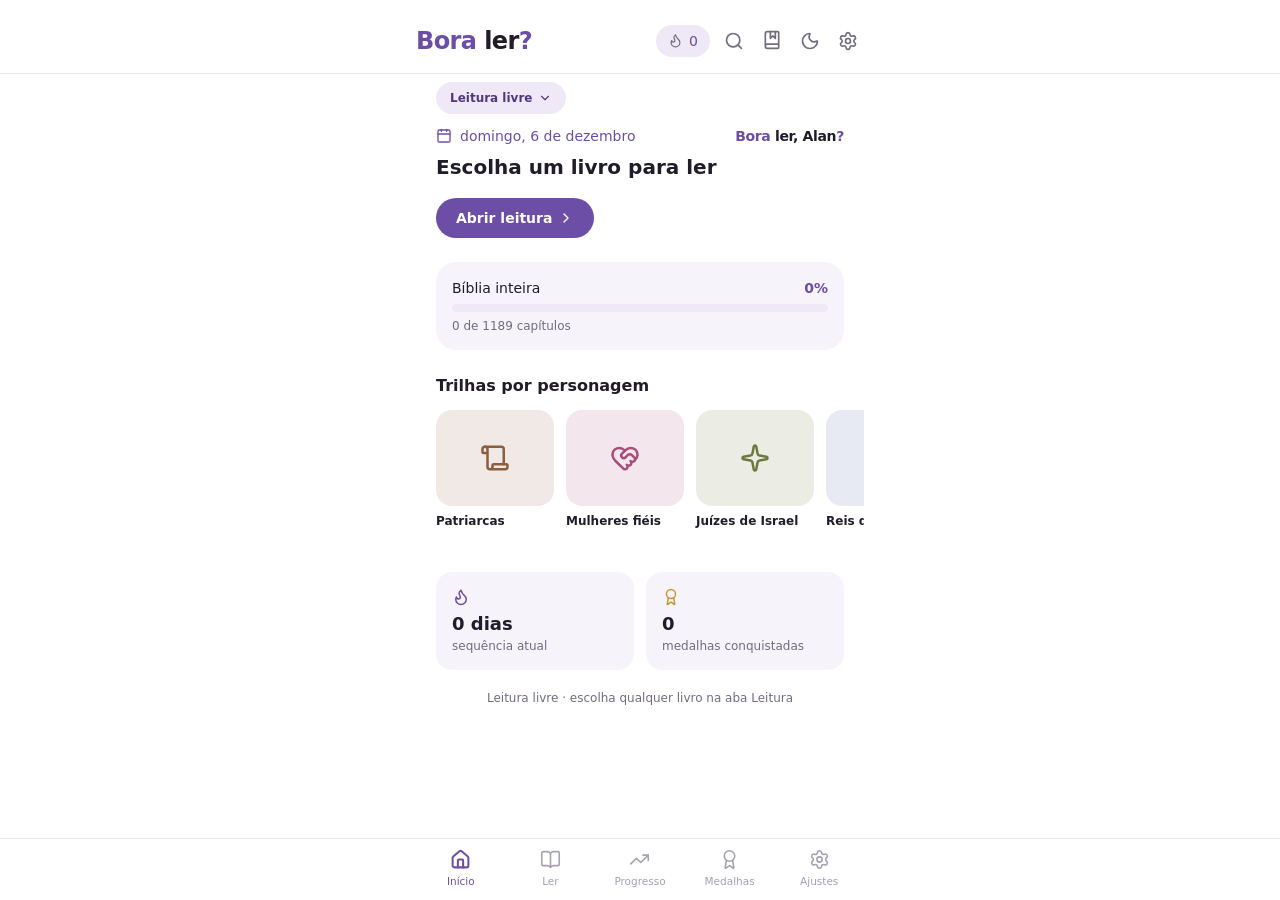
==== index.html @ 82fda7f9 "Add files via upload" ====
<!doctype html>
<html lang="pt-BR">
  <head>
    <meta charset="UTF-8" />
    <meta name="viewport" content="width=device-width, initial-scale=1, viewport-fit=cover" />
    <title>Bora ler a Bíblia</title>
    <meta name="description" content="Acompanhe sua leitura da Bíblia — planos de leitura, progresso por livro, trilhas por personagem e marcador de onde você parou." />

    <!-- PWA / instalação -->
    <meta name="theme-color" content="#6C4EA6" />
    <link rel="icon" type="image/png" sizes="32x32" href="./icons/favicon-32.png" />
    <link rel="icon" type="image/png" sizes="16x16" href="./icons/favicon-16.png" />
    <link rel="apple-touch-icon" href="./icons/apple-touch-icon.png" />
    <meta name="apple-mobile-web-app-capable" content="yes" />
    <meta name="apple-mobile-web-app-status-bar-style" content="default" />
    <meta name="apple-mobile-web-app-title" content="Bora ler a Bíblia" />
    <meta name="mobile-web-app-capable" content="yes" />

    <!-- ====================================================================
         CONFIGURAÇÃO DO FIREBASE
         Preencha com as credenciais do SEU projeto (Firebase Console >
         Configurações do projeto > Seus apps > Config). Esses valores não
         são segredo (são públicos em qualquer app Firebase do lado do
         cliente) — quem protege os dados são as REGRAS DE SEGURANÇA do
         Firestore (veja o arquivo firestore.rules), não esconder esta
         configuração.
         Se você deixar apiKey como está (placeholder), o app funciona
         normalmente salvando tudo só no navegador (localStorage), sem
         login e sem nuvem.
    ==================================================================== -->
    <script>
      window.__FIREBASE_CONFIG__ = {
        apiKey: "COLOQUE_AQUI_SUA_API_KEY",
        authDomain: "SEU-PROJETO.firebaseapp.com",
        projectId: "SEU-PROJETO",
        storageBucket: "SEU-PROJETO.appspot.com",
        messagingSenderId: "000000000000",
        appId: "1:000000000000:web:xxxxxxxxxxxxxxxxxxxxxx",
      };
    </script>
    <script type="module" crossorigin src="./index-D_Cpj-AA.js"></script>
    <link rel="stylesheet" crossorigin href="./index--K2A96Dc.css">
  <link rel="manifest" href="./manifest.webmanifest"></head>
  <body>
    <div id="root"></div>
  </body>
</html>
---- index--K2A96Dc.css ----
/*! tailwindcss v4.3.3 | MIT License | https://tailwindcss.com */
@layer properties{@supports (((-webkit-hyphens:none)) and (not (margin-trim:inline))) or ((-moz-orient:inline) and (not (color:rgb(from red r g b)))){*,:before,:after,::backdrop{--tw-translate-x:0;--tw-translate-y:0;--tw-translate-z:0;--tw-rotate-x:initial;--tw-rotate-y:initial;--tw-rotate-z:initial;--tw-skew-x:initial;--tw-skew-y:initial;--tw-border-style:solid;--tw-leading:initial;--tw-font-weight:initial;--tw-tracking:initial;--tw-shadow:0 0 #0000;--tw-shadow-color:initial;--tw-shadow-alpha:100%;--tw-inset-shadow:0 0 #0000;--tw-inset-shadow-color:initial;--tw-inset-shadow-alpha:100%;--tw-ring-color:initial;--tw-ring-shadow:0 0 #0000;--tw-inset-ring-color:initial;--tw-inset-ring-shadow:0 0 #0000;--tw-ring-inset:initial;--tw-ring-offset-width:0px;--tw-ring-offset-color:#fff;--tw-ring-offset-shadow:0 0 #0000;--tw-blur:initial;--tw-brightness:initial;--tw-contrast:initial;--tw-grayscale:initial;--tw-hue-rotate:initial;--tw-invert:initial;--tw-opacity:initial;--tw-saturate:initial;--tw-sepia:initial;--tw-drop-shadow:initial;--tw-drop-shadow-color:initial;--tw-drop-shadow-alpha:100%;--tw-drop-shadow-size:initial}}}@layer theme{:root,:host{--font-sans:-apple-system, BlinkMacSystemFont, "Segoe UI", Roboto, "Helvetica Neue", "Noto Sans", Arial, sans-serif, "Apple Color Emoji", "Segoe UI Emoji", "Segoe UI Symbol", "Noto Color Emoji";--font-mono:ui-monospace, SFMono-Regular, Menlo, Monaco, Consolas, "Liberation Mono", "Courier New", monospace;--spacing:.25rem;--container-sm:24rem;--container-md:28rem;--text-xs:.75rem;--text-xs--line-height:calc(1 / .75);--text-sm:.875rem;--text-sm--line-height:calc(1.25 / .875);--text-base:1rem;--text-base--line-height:calc(1.5 / 1);--text-lg:1.125rem;--text-lg--line-height:calc(1.75 / 1.125);--text-xl:1.25rem;--text-xl--line-height:calc(1.75 / 1.25);--text-2xl:1.5rem;--text-2xl--line-height:calc(2 / 1.5);--text-3xl:1.875rem;--text-3xl--line-height:calc(2.25 / 1.875);--font-weight-medium:500;--font-weight-semibold:600;--font-weight-bold:700;--tracking-tight:-.025em;--tracking-wide:.025em;--leading-tight:1.25;--leading-snug:1.375;--leading-relaxed:1.625;--radius-lg:.5rem;--radius-xl:.75rem;--radius-2xl:1rem;--radius-3xl:1.5rem;--default-transition-duration:.15s;--default-transition-timing-function:cubic-bezier(.4, 0, .2, 1);--default-font-family:var(--font-sans);--default-mono-font-family:var(--font-mono)}}@layer base{*,:after,:before,::backdrop{box-sizing:border-box;border:0 solid;margin:0;padding:0}::file-selector-button{box-sizing:border-box;border:0 solid;margin:0;padding:0}html,:host{-webkit-text-size-adjust:100%;tab-size:4;line-height:1.5;font-family:var(--default-font-family,-apple-system, BlinkMacSystemFont, "Segoe UI", Roboto, "Helvetica Neue", "Noto Sans", Arial, sans-serif, "Apple Color Emoji", "Segoe UI Emoji", "Segoe UI Symbol", "Noto Color Emoji");font-feature-settings:var(--default-font-feature-settings,normal);font-variation-settings:var(--default-font-variation-settings,normal);-webkit-tap-highlight-color:transparent}hr{height:0;color:inherit;border-top-width:1px}abbr:where([title]){-webkit-text-decoration:underline dotted;text-decoration:underline dotted}h1,h2,h3,h4,h5,h6{font-size:inherit;font-weight:inherit}a{color:inherit;-webkit-text-decoration:inherit;-webkit-text-decoration:inherit;-webkit-text-decoration:inherit;-webkit-text-decoration:inherit;text-decoration:inherit}b,strong{font-weight:bolder}code,kbd,samp,pre{font-family:var(--default-mono-font-family,ui-monospace, SFMono-Regular, Menlo, Monaco, Consolas, "Liberation Mono", "Courier New", monospace);font-feature-settings:var(--default-mono-font-feature-settings,normal);font-variation-settings:var(--default-mono-font-variation-settings,normal);font-size:1em}small{font-size:80%}sub,sup{vertical-align:baseline;font-size:75%;line-height:0;position:relative}sub{bottom:-.25em}sup{top:-.5em}table{text-indent:0;border-color:inherit;border-collapse:collapse}:-moz-focusring:where(:not(iframe)){outline:auto}progress{vertical-align:baseline}summary{display:list-item}ol,ul,menu{list-style:none}img,svg,video,canvas,audio,iframe,embed,object{vertical-align:middle;display:block}img,video{max-width:100%;height:auto}button,input,select,optgroup,textarea{font:inherit;font-feature-settings:inherit;font-variation-settings:inherit;letter-spacing:inherit;color:inherit;opacity:1;background-color:#0000;border-radius:0}::file-selector-button{font:inherit;font-feature-settings:inherit;font-variation-settings:inherit;letter-spacing:inherit;color:inherit;opacity:1;background-color:#0000;border-radius:0}:where(select:is([multiple],[size])) optgroup{font-weight:bolder}:where(select:is([multiple],[size])) optgroup option{padding-inline-start:20px}::file-selector-button{margin-inline-end:4px}::placeholder{opacity:1}@supports (not ((-webkit-appearance:-apple-pay-button))) or (contain-intrinsic-size:1px){::placeholder{color:currentColor}@supports (color:color-mix(in lab, red, red)){::placeholder{color:color-mix(in oklab, currentcolor 50%, transparent)}}}textarea{resize:vertical}::-webkit-search-decoration{-webkit-appearance:none}::-webkit-date-and-time-value{min-height:1lh;text-align:inherit}::-webkit-datetime-edit{display:inline-flex}::-webkit-datetime-edit-fields-wrapper{padding:0}::-webkit-datetime-edit{padding-block:0}::-webkit-datetime-edit-year-field{padding-block:0}::-webkit-datetime-edit-month-field{padding-block:0}::-webkit-datetime-edit-day-field{padding-block:0}::-webkit-datetime-edit-hour-field{padding-block:0}::-webkit-datetime-edit-minute-field{padding-block:0}::-webkit-datetime-edit-second-field{padding-block:0}::-webkit-datetime-edit-millisecond-field{padding-block:0}::-webkit-datetime-edit-meridiem-field{padding-block:0}::-webkit-calendar-picker-indicator{line-height:1}:-moz-ui-invalid{box-shadow:none}button,input:where([type=button],[type=reset],[type=submit]){appearance:button}::file-selector-button{appearance:button}::-webkit-inner-spin-button{height:auto}::-webkit-outer-spin-button{height:auto}[hidden]:where(:not([hidden=until-found])){display:none!important}}@layer components;@layer utilities{.pointer-events-auto{pointer-events:auto}.pointer-events-none{pointer-events:none}.absolute{position:absolute}.fixed{position:fixed}.relative{position:relative}.sticky{position:sticky}.inset-0{inset:0}.top-0{top:0}.top-3{top:calc(var(--spacing) * 3)}.top-11{top:calc(var(--spacing) * 11)}.top-full{top:100%}.right-0{right:0}.bottom-0{bottom:0}.left-0{left:0}.left-1\/2{left:50%}.z-30{z-index:30}.z-40{z-index:40}.z-50{z-index:50}.-mx-5{margin-inline:calc(var(--spacing) * -5)}.mx-5{margin-inline:calc(var(--spacing) * 5)}.mx-auto{margin-inline:auto}.-mt-1{margin-top:calc(var(--spacing) * -1)}.-mt-2{margin-top:calc(var(--spacing) * -2)}.-mt-3{margin-top:calc(var(--spacing) * -3)}.mt-0\.5{margin-top:calc(var(--spacing) * .5)}.mt-1{margin-top:var(--spacing)}.mt-1\.5{margin-top:calc(var(--spacing) * 1.5)}.mt-2{margin-top:calc(var(--spacing) * 2)}.mt-3{margin-top:calc(var(--spacing) * 3)}.mt-6{margin-top:calc(var(--spacing) * 6)}.mr-0\.5{margin-right:calc(var(--spacing) * .5)}.-mb-1{margin-bottom:calc(var(--spacing) * -1)}.mb-1{margin-bottom:var(--spacing)}.mb-1\.5{margin-bottom:calc(var(--spacing) * 1.5)}.mb-2{margin-bottom:calc(var(--spacing) * 2)}.mb-3{margin-bottom:calc(var(--spacing) * 3)}.mb-4{margin-bottom:calc(var(--spacing) * 4)}.contents{display:contents}.flex{display:flex}.grid{display:grid}.inline-block{display:inline-block}.aspect-square{aspect-ratio:1}.h-2{height:calc(var(--spacing) * 2)}.h-9{height:calc(var(--spacing) * 9)}.h-10{height:calc(var(--spacing) * 10)}.h-14{height:calc(var(--spacing) * 14)}.h-24{height:calc(var(--spacing) * 24)}.max-h-\[80vh\]{max-height:80vh}.max-h-\[85vh\]{max-height:85vh}.min-h-\[160px\]{min-height:160px}.w-2{width:calc(var(--spacing) * 2)}.w-9{width:calc(var(--spacing) * 9)}.w-10{width:calc(var(--spacing) * 10)}.w-14{width:calc(var(--spacing) * 14)}.w-72{width:calc(var(--spacing) * 72)}.w-full{width:100%}.max-w-\[85vw\]{max-width:85vw}.max-w-md{max-width:var(--container-md)}.max-w-sm{max-width:var(--container-sm)}.flex-1{flex:1}.shrink-0{flex-shrink:0}.-translate-x-1\/2{--tw-translate-x:calc(calc(1 / 2 * 100%) * -1);translate:var(--tw-translate-x) var(--tw-translate-y)}.transform{transform:var(--tw-rotate-x,) var(--tw-rotate-y,) var(--tw-rotate-z,) var(--tw-skew-x,) var(--tw-skew-y,)}.resize-none{resize:none}.grid-cols-2{grid-template-columns:repeat(2,minmax(0,1fr))}.grid-cols-3{grid-template-columns:repeat(3,minmax(0,1fr))}.grid-cols-5{grid-template-columns:repeat(5,minmax(0,1fr))}.grid-cols-6{grid-template-columns:repeat(6,minmax(0,1fr))}.flex-col{flex-direction:column}.flex-wrap{flex-wrap:wrap}.items-center{align-items:center}.items-end{align-items:flex-end}.items-start{align-items:flex-start}.justify-between{justify-content:space-between}.justify-center{justify-content:center}.gap-1{gap:var(--spacing)}.gap-1\.5{gap:calc(var(--spacing) * 1.5)}.gap-2{gap:calc(var(--spacing) * 2)}.gap-2\.5{gap:calc(var(--spacing) * 2.5)}.gap-3{gap:calc(var(--spacing) * 3)}.gap-4{gap:calc(var(--spacing) * 4)}.gap-5{gap:calc(var(--spacing) * 5)}.gap-6{gap:calc(var(--spacing) * 6)}.overflow-hidden{overflow:hidden}.overflow-x-auto{overflow-x:auto}.overflow-y-auto{overflow-y:auto}.rounded-2xl{border-radius:var(--radius-2xl)}.rounded-full{border-radius:2147483647px}.rounded-lg{border-radius:var(--radius-lg)}.rounded-xl{border-radius:var(--radius-xl)}.rounded-t-3xl{border-top-left-radius:var(--radius-3xl);border-top-right-radius:var(--radius-3xl)}.border{border-style:var(--tw-border-style);border-width:1px}.p-1\.5{padding:calc(var(--spacing) * 1.5)}.p-2{padding:calc(var(--spacing) * 2)}.p-3{padding:calc(var(--spacing) * 3)}.p-3\.5{padding:calc(var(--spacing) * 3.5)}.p-4{padding:calc(var(--spacing) * 4)}.p-5{padding:calc(var(--spacing) * 5)}.p-8{padding:calc(var(--spacing) * 8)}.px-2{padding-inline:calc(var(--spacing) * 2)}.px-2\.5{padding-inline:calc(var(--spacing) * 2.5)}.px-3{padding-inline:calc(var(--spacing) * 3)}.px-3\.5{padding-inline:calc(var(--spacing) * 3.5)}.px-4{padding-inline:calc(var(--spacing) * 4)}.px-5{padding-inline:calc(var(--spacing) * 5)}.px-6{padding-inline:calc(var(--spacing) * 6)}.py-1{padding-block:var(--spacing)}.py-1\.5{padding-block:calc(var(--spacing) * 1.5)}.py-2{padding-block:calc(var(--spacing) * 2)}.py-2\.5{padding-block:calc(var(--spacing) * 2.5)}.py-3{padding-block:calc(var(--spacing) * 3)}.py-6{padding-block:calc(var(--spacing) * 6)}.pt-2{padding-top:calc(var(--spacing) * 2)}.pt-4{padding-top:calc(var(--spacing) * 4)}.pt-6{padding-top:calc(var(--spacing) * 6)}.pb-1{padding-bottom:var(--spacing)}.pb-2{padding-bottom:calc(var(--spacing) * 2)}.pb-4{padding-bottom:calc(var(--spacing) * 4)}.pb-10{padding-bottom:calc(var(--spacing) * 10)}.pb-24{padding-bottom:calc(var(--spacing) * 24)}.text-center{text-align:center}.text-left{text-align:left}.text-2xl{font-size:var(--text-2xl);line-height:var(--tw-leading,var(--text-2xl--line-height))}.text-3xl{font-size:var(--text-3xl);line-height:var(--tw-leading,var(--text-3xl--line-height))}.text-base{font-size:var(--text-base);line-height:var(--tw-leading,var(--text-base--line-height))}.text-lg{font-size:var(--text-lg);line-height:var(--tw-leading,var(--text-lg--line-height))}.text-sm{font-size:var(--text-sm);line-height:var(--tw-leading,var(--text-sm--line-height))}.text-xl{font-size:var(--text-xl);line-height:var(--tw-leading,var(--text-xl--line-height))}.text-xs{font-size:var(--text-xs);line-height:var(--tw-leading,var(--text-xs--line-height))}.text-\[10\.5px\]{font-size:10.5px}.text-\[11px\]{font-size:11px}.leading-relaxed{--tw-leading:var(--leading-relaxed);line-height:var(--leading-relaxed)}.leading-snug{--tw-leading:var(--leading-snug);line-height:var(--leading-snug)}.leading-tight{--tw-leading:var(--leading-tight);line-height:var(--leading-tight)}.font-bold{--tw-font-weight:var(--font-weight-bold);font-weight:var(--font-weight-bold)}.font-medium{--tw-font-weight:var(--font-weight-medium);font-weight:var(--font-weight-medium)}.font-semibold{--tw-font-weight:var(--font-weight-semibold);font-weight:var(--font-weight-semibold)}.tracking-tight{--tw-tracking:var(--tracking-tight);letter-spacing:var(--tracking-tight)}.tracking-wide{--tw-tracking:var(--tracking-wide);letter-spacing:var(--tracking-wide)}.uppercase{text-transform:uppercase}.shadow-lg{--tw-shadow:0 10px 15px -3px var(--tw-shadow-color,#0000001a), 0 4px 6px -4px var(--tw-shadow-color,#0000001a);box-shadow:var(--tw-inset-shadow), var(--tw-inset-ring-shadow), var(--tw-ring-offset-shadow), var(--tw-ring-shadow), var(--tw-shadow)}.shadow-xl{--tw-shadow:0 20px 25px -5px var(--tw-shadow-color,#0000001a), 0 8px 10px -6px var(--tw-shadow-color,#0000001a);box-shadow:var(--tw-inset-shadow), var(--tw-inset-ring-shadow), var(--tw-ring-offset-shadow), var(--tw-ring-shadow), var(--tw-shadow)}.filter{filter:var(--tw-blur,) var(--tw-brightness,) var(--tw-contrast,) var(--tw-grayscale,) var(--tw-hue-rotate,) var(--tw-invert,) var(--tw-saturate,) var(--tw-sepia,) var(--tw-drop-shadow,)}.transition-all{transition-property:all;transition-timing-function:var(--tw-ease,var(--default-transition-timing-function));transition-duration:var(--tw-duration,var(--default-transition-duration))}.outline-none{--tw-outline-style:none;outline-style:none}@media (width>=40rem){.sm\:items-center{align-items:center}.sm\:rounded-3xl{border-radius:var(--radius-3xl)}}}html,body,#root{height:100%}body{-webkit-tap-highlight-color:transparent;margin:0}@property --tw-translate-x{syntax:"*";inherits:false;initial-value:0}@property --tw-translate-y{syntax:"*";inherits:false;initial-value:0}@property --tw-translate-z{syntax:"*";inherits:false;initial-value:0}@property --tw-rotate-x{syntax:"*";inherits:false}@property --tw-rotate-y{syntax:"*";inherits:false}@property --tw-rotate-z{syntax:"*";inherits:false}@property --tw-skew-x{syntax:"*";inherits:false}@property --tw-skew-y{syntax:"*";inherits:false}@property --tw-border-style{syntax:"*";inherits:false;initial-value:solid}@property --tw-leading{syntax:"*";inherits:false}@property --tw-font-weight{syntax:"*";inherits:false}@property --tw-tracking{syntax:"*";inherits:false}@property --tw-shadow{syntax:"*";inherits:false;initial-value:0 0 #0000}@property --tw-shadow-color{syntax:"*";inherits:false}@property --tw-shadow-alpha{syntax:"<percentage>";inherits:false;initial-value:100%}@property --tw-inset-shadow{syntax:"*";inherits:false;initial-value:0 0 #0000}@property --tw-inset-shadow-color{syntax:"*";inherits:false}@property --tw-inset-shadow-alpha{syntax:"<percentage>";inherits:false;initial-value:100%}@property --tw-ring-color{syntax:"*";inherits:false}@property --tw-ring-shadow{syntax:"*";inherits:false;initial-value:0 0 #0000}@property --tw-inset-ring-color{syntax:"*";inherits:false}@property --tw-inset-ring-shadow{syntax:"*";inherits:false;initial-value:0 0 #0000}@property --tw-ring-inset{syntax:"*";inherits:false}@property --tw-ring-offset-width{syntax:"<length>";inherits:false;initial-value:0}@property --tw-ring-offset-color{syntax:"*";inherits:false;initial-value:#fff}@property --tw-ring-offset-shadow{syntax:"*";inherits:false;initial-value:0 0 #0000}@property --tw-blur{syntax:"*";inherits:false}@property --tw-brightness{syntax:"*";inherits:false}@property --tw-contrast{syntax:"*";inherits:false}@property --tw-grayscale{syntax:"*";inherits:false}@property --tw-hue-rotate{syntax:"*";inherits:false}@property --tw-invert{syntax:"*";inherits:false}@property --tw-opacity{syntax:"*";inherits:false}@property --tw-saturate{syntax:"*";inherits:false}@property --tw-sepia{syntax:"*";inherits:false}@property --tw-drop-shadow{syntax:"*";inherits:false}@property --tw-drop-shadow-color{syntax:"*";inherits:false}@property --tw-drop-shadow-alpha{syntax:"<percentage>";inherits:false;initial-value:100%}@property --tw-drop-shadow-size{syntax:"*";inherits:false}
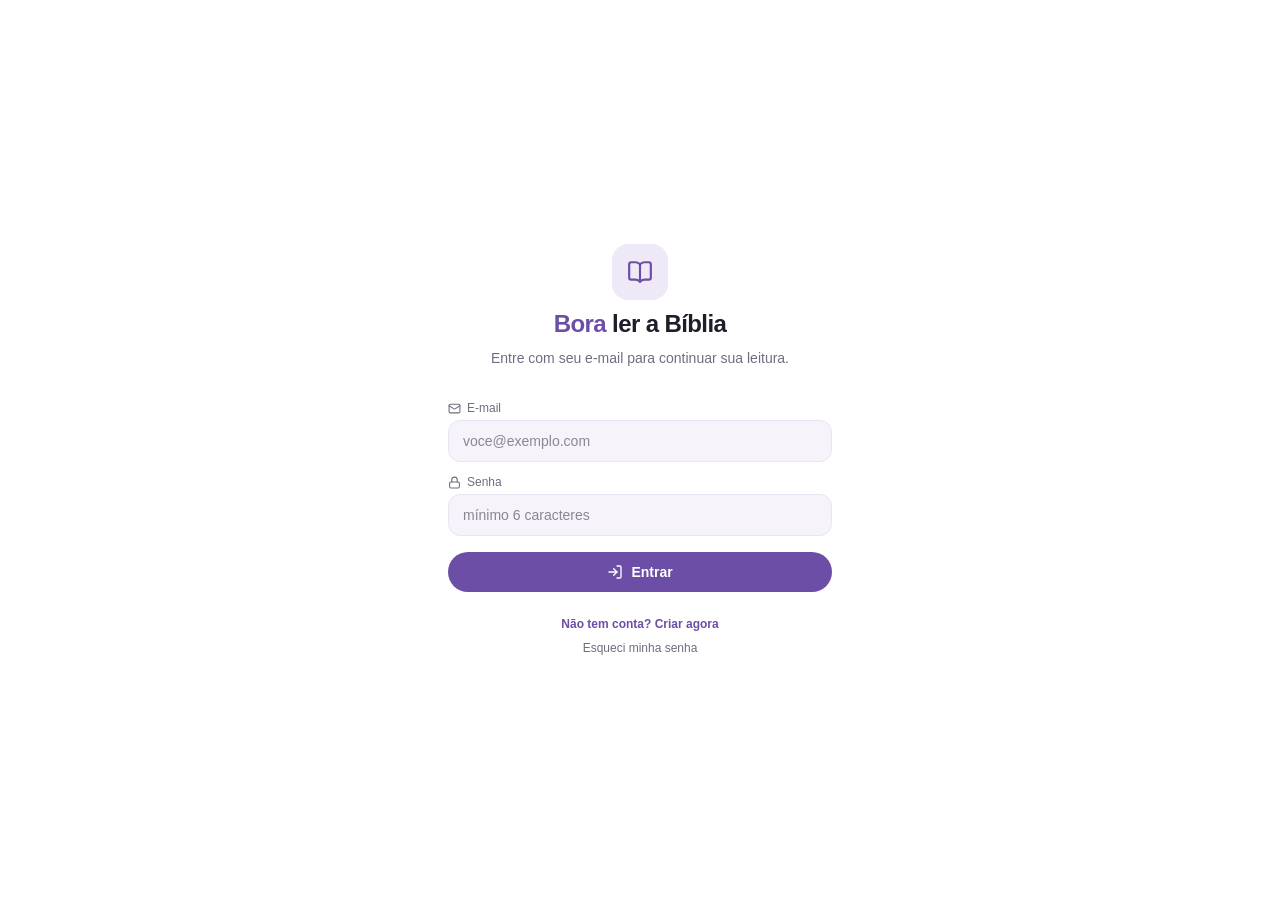
==== commit 59e5d084: "Update index.html" ====
--- a/index.html
+++ b/index.html
@@ -30,12 +30,12 @@
     ==================================================================== -->
     <script>
       window.__FIREBASE_CONFIG__ = {
-        apiKey: "COLOQUE_AQUI_SUA_API_KEY",
-        authDomain: "SEU-PROJETO.firebaseapp.com",
-        projectId: "SEU-PROJETO",
-        storageBucket: "SEU-PROJETO.appspot.com",
-        messagingSenderId: "000000000000",
-        appId: "1:000000000000:web:xxxxxxxxxxxxxxxxxxxxxx",
+        apiKey: "AIzaSyC1rQd7Ja6ae87WHKja4-JBbU83v_NPYBE",
+        authDomain: "bora-ler-5e15a.firebaseapp.com",
+        projectId: "bora-ler-5e15a",
+        storageBucket: "bora-ler-5e15a.firebasestorage.app",
+        messagingSenderId: "623811787865",
+        appId: "1:623811787865:web:12d35ab99e511544e68548",
       };
     </script>
     <script type="module" crossorigin src="./index-D_Cpj-AA.js"></script>
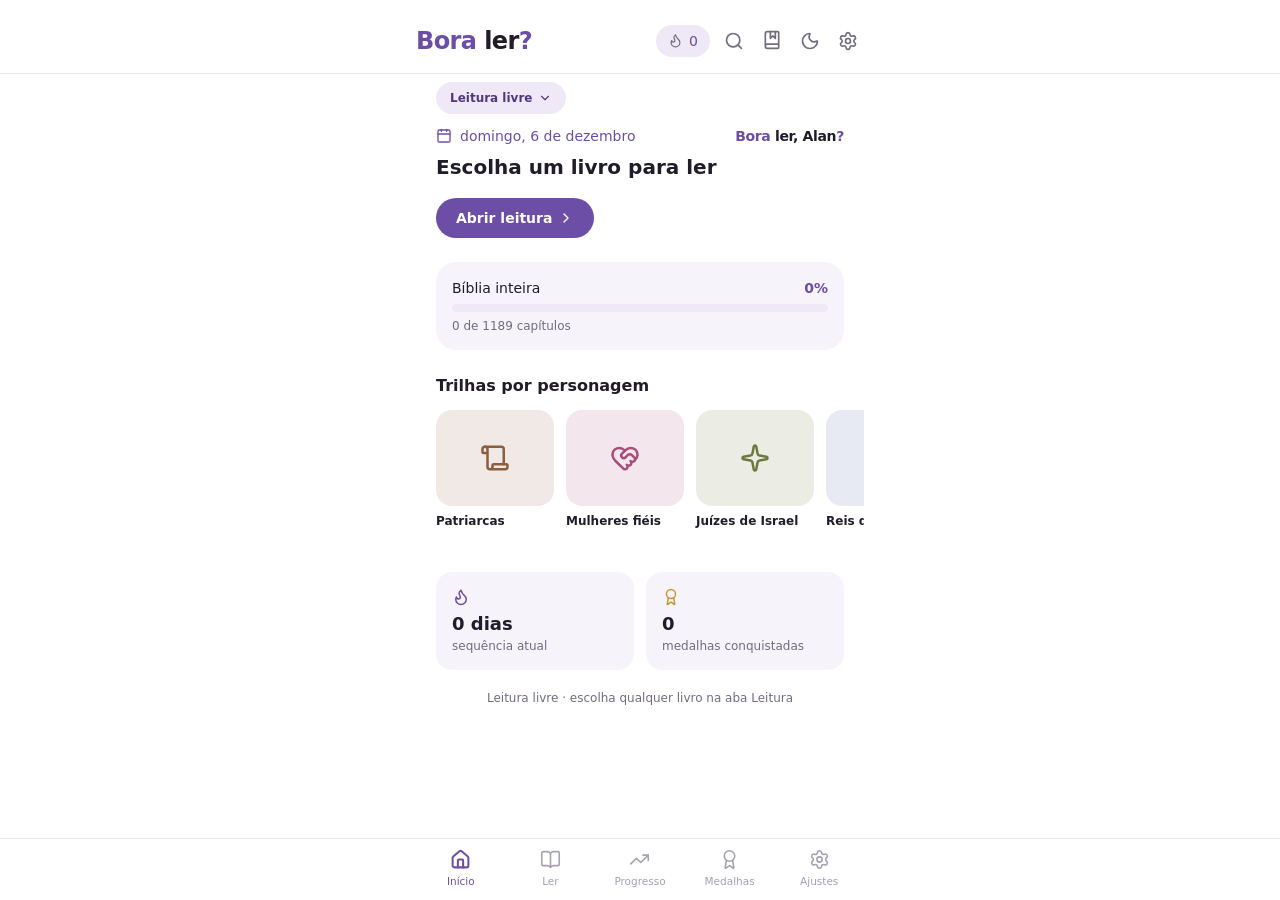
==== commit e7ff23f4: "Add files via upload" ====
--- a/index.html
+++ b/index.html
@@ -30,15 +30,15 @@
     ==================================================================== -->
     <script>
       window.__FIREBASE_CONFIG__ = {
-        apiKey: "AIzaSyC1rQd7Ja6ae87WHKja4-JBbU83v_NPYBE",
-        authDomain: "bora-ler-5e15a.firebaseapp.com",
-        projectId: "bora-ler-5e15a",
-        storageBucket: "bora-ler-5e15a.firebasestorage.app",
-        messagingSenderId: "623811787865",
-        appId: "1:623811787865:web:12d35ab99e511544e68548",
+        apiKey: "COLOQUE_AQUI_SUA_API_KEY",
+        authDomain: "SEU-PROJETO.firebaseapp.com",
+        projectId: "SEU-PROJETO",
+        storageBucket: "SEU-PROJETO.appspot.com",
+        messagingSenderId: "000000000000",
+        appId: "1:000000000000:web:xxxxxxxxxxxxxxxxxxxxxx",
       };
     </script>
-    <script type="module" crossorigin src="./index-D_Cpj-AA.js"></script>
+    <script type="module" crossorigin src="./index-BSUnuF2U.js"></script>
     <link rel="stylesheet" crossorigin href="./index--K2A96Dc.css">
   <link rel="manifest" href="./manifest.webmanifest"></head>
   <body>
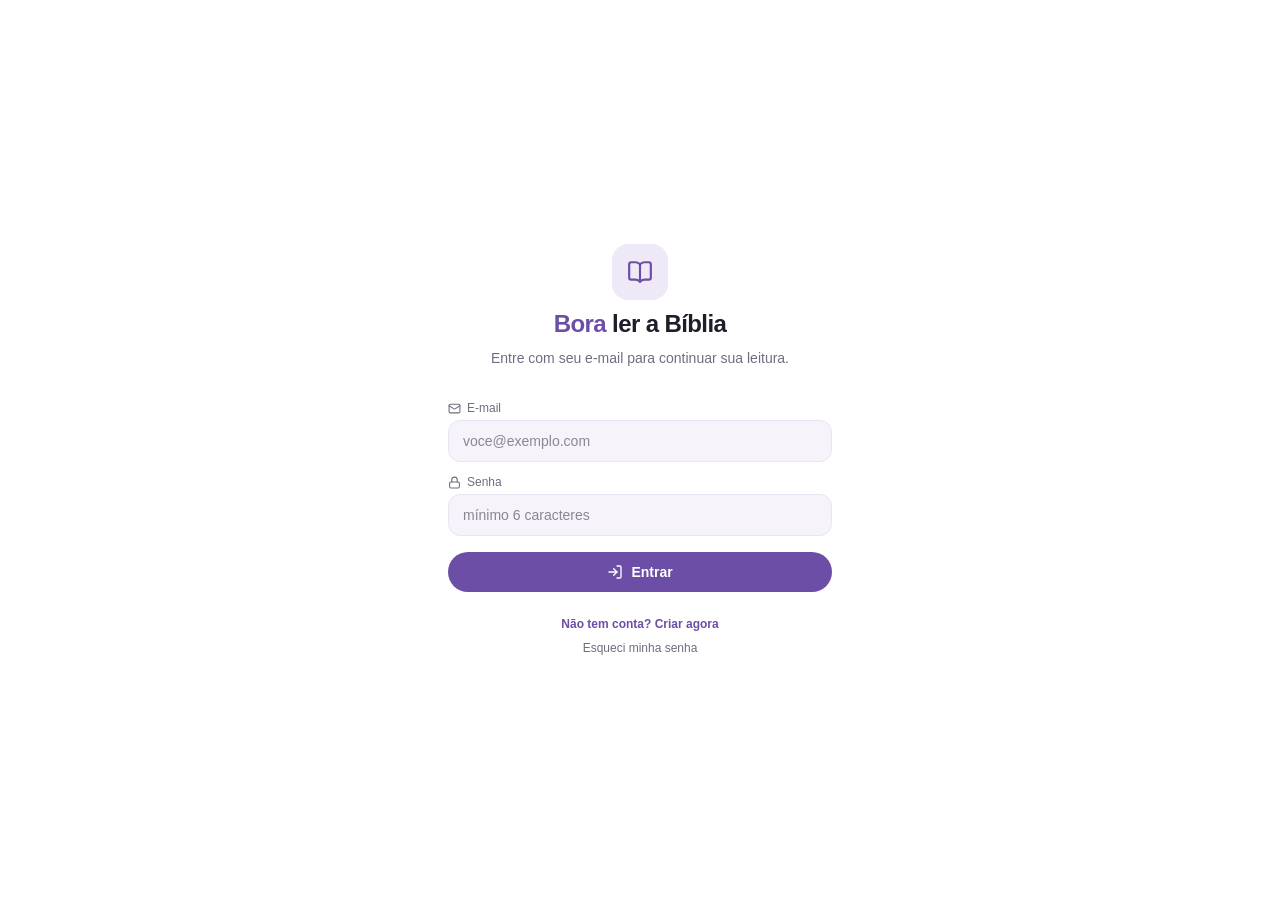
==== commit f6edab00: "Update index.html" ====
--- a/index.html
+++ b/index.html
@@ -30,12 +30,12 @@
     ==================================================================== -->
     <script>
       window.__FIREBASE_CONFIG__ = {
-        apiKey: "COLOQUE_AQUI_SUA_API_KEY",
-        authDomain: "SEU-PROJETO.firebaseapp.com",
-        projectId: "SEU-PROJETO",
-        storageBucket: "SEU-PROJETO.appspot.com",
-        messagingSenderId: "000000000000",
-        appId: "1:000000000000:web:xxxxxxxxxxxxxxxxxxxxxx",
+        apiKey: "AIzaSyC1rQd7Ja6ae87WHKja4-JBbU83v_NPYBE",
+        authDomain: "bora-ler-5e15a.firebaseapp.com",
+        projectId: "bora-ler-5e15a",
+        storageBucket: "bora-ler-5e15a.firebasestorage.app",
+        messagingSenderId: "623811787865",
+        appId: "1:623811787865:web:12d35ab99e511544e68548",
       };
     </script>
     <script type="module" crossorigin src="./index-BSUnuF2U.js"></script>
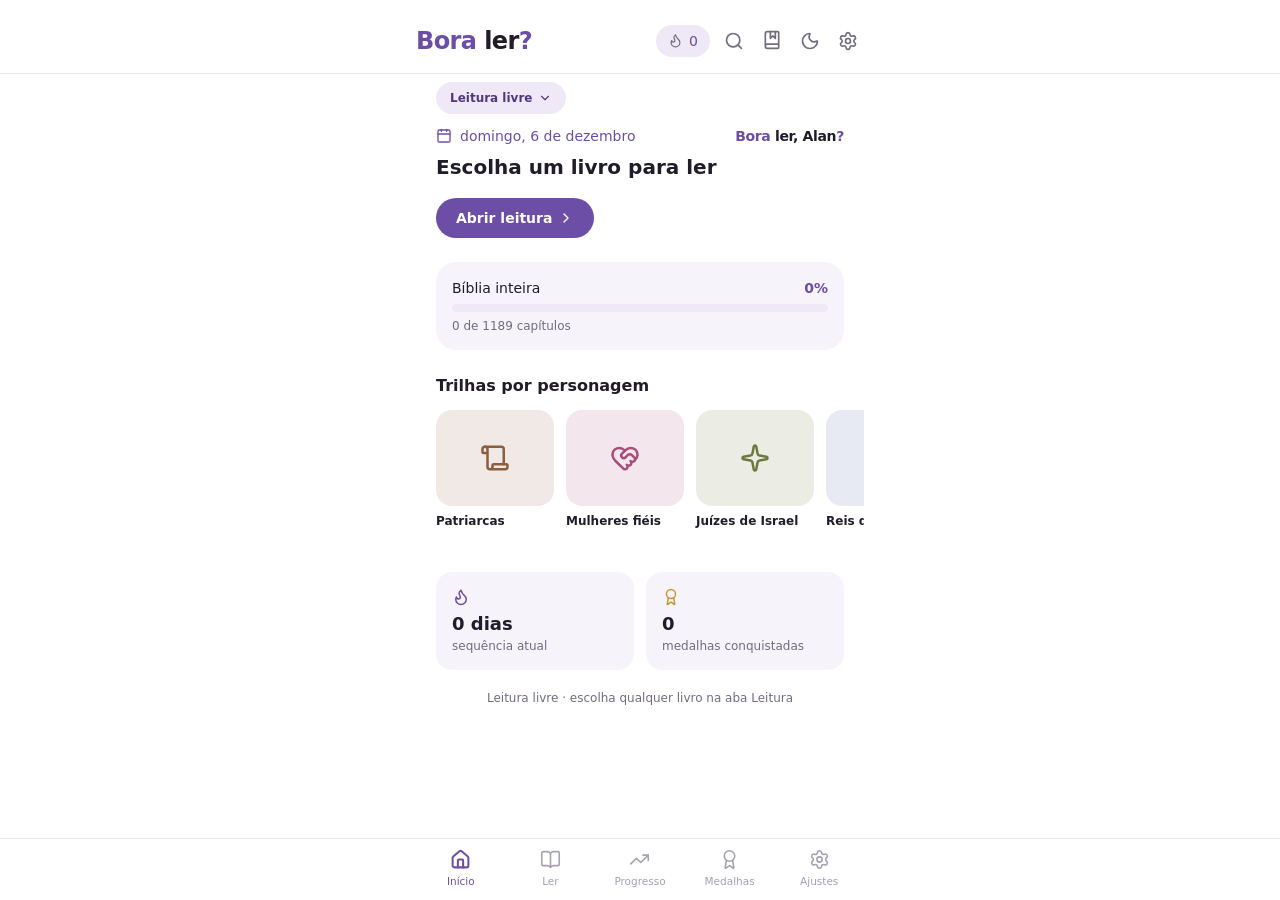
==== commit 4c6ca620: "Add files via upload" ====
--- a/index.html
+++ b/index.html
@@ -8,9 +8,9 @@
 
     <!-- PWA / instalação -->
     <meta name="theme-color" content="#6C4EA6" />
-    <link rel="icon" type="image/png" sizes="32x32" href="./icons/favicon-32.png" />
-    <link rel="icon" type="image/png" sizes="16x16" href="./icons/favicon-16.png" />
-    <link rel="apple-touch-icon" href="./icons/apple-touch-icon.png" />
+    <link rel="icon" type="image/png" sizes="32x32" href="./favicon-32.png" />
+    <link rel="icon" type="image/png" sizes="16x16" href="./favicon-16.png" />
+    <link rel="apple-touch-icon" href="./apple-touch-icon.png" />
     <meta name="apple-mobile-web-app-capable" content="yes" />
     <meta name="apple-mobile-web-app-status-bar-style" content="default" />
     <meta name="apple-mobile-web-app-title" content="Bora ler a Bíblia" />
@@ -30,16 +30,16 @@
     ==================================================================== -->
     <script>
       window.__FIREBASE_CONFIG__ = {
-        apiKey: "AIzaSyC1rQd7Ja6ae87WHKja4-JBbU83v_NPYBE",
-        authDomain: "bora-ler-5e15a.firebaseapp.com",
-        projectId: "bora-ler-5e15a",
-        storageBucket: "bora-ler-5e15a.firebasestorage.app",
-        messagingSenderId: "623811787865",
-        appId: "1:623811787865:web:12d35ab99e511544e68548",
+        apiKey: "COLOQUE_AQUI_SUA_API_KEY",
+        authDomain: "SEU-PROJETO.firebaseapp.com",
+        projectId: "SEU-PROJETO",
+        storageBucket: "SEU-PROJETO.appspot.com",
+        messagingSenderId: "000000000000",
+        appId: "1:000000000000:web:xxxxxxxxxxxxxxxxxxxxxx",
       };
     </script>
-    <script type="module" crossorigin src="./index-BSUnuF2U.js"></script>
-    <link rel="stylesheet" crossorigin href="./index--K2A96Dc.css">
+    <script type="module" crossorigin src="./index-YFQIY2we.js"></script>
+    <link rel="stylesheet" crossorigin href="./index-Dv-Z90RP.css">
   <link rel="manifest" href="./manifest.webmanifest"></head>
   <body>
     <div id="root"></div>
--- a/index-Dv-Z90RP.css
+++ b/index-Dv-Z90RP.css
@@ -0,0 +1,2 @@
+/*! tailwindcss v4.3.3 | MIT License | https://tailwindcss.com */
+@layer properties{@supports (((-webkit-hyphens:none)) and (not (margin-trim:inline))) or ((-moz-orient:inline) and (not (color:rgb(from red r g b)))){*,:before,:after,::backdrop{--tw-translate-x:0;--tw-translate-y:0;--tw-translate-z:0;--tw-rotate-x:initial;--tw-rotate-y:initial;--tw-rotate-z:initial;--tw-skew-x:initial;--tw-skew-y:initial;--tw-border-style:solid;--tw-leading:initial;--tw-font-weight:initial;--tw-tracking:initial;--tw-shadow:0 0 #0000;--tw-shadow-color:initial;--tw-shadow-alpha:100%;--tw-inset-shadow:0 0 #0000;--tw-inset-shadow-color:initial;--tw-inset-shadow-alpha:100%;--tw-ring-color:initial;--tw-ring-shadow:0 0 #0000;--tw-inset-ring-color:initial;--tw-inset-ring-shadow:0 0 #0000;--tw-ring-inset:initial;--tw-ring-offset-width:0px;--tw-ring-offset-color:#fff;--tw-ring-offset-shadow:0 0 #0000;--tw-blur:initial;--tw-brightness:initial;--tw-contrast:initial;--tw-grayscale:initial;--tw-hue-rotate:initial;--tw-invert:initial;--tw-opacity:initial;--tw-saturate:initial;--tw-sepia:initial;--tw-drop-shadow:initial;--tw-drop-shadow-color:initial;--tw-drop-shadow-alpha:100%;--tw-drop-shadow-size:initial}}}@layer theme{:root,:host{--font-sans:-apple-system, BlinkMacSystemFont, "Segoe UI", Roboto, "Helvetica Neue", "Noto Sans", Arial, sans-serif, "Apple Color Emoji", "Segoe UI Emoji", "Segoe UI Symbol", "Noto Color Emoji";--font-mono:ui-monospace, SFMono-Regular, Menlo, Monaco, Consolas, "Liberation Mono", "Courier New", monospace;--spacing:.25rem;--container-sm:24rem;--container-md:28rem;--text-xs:.75rem;--text-xs--line-height:calc(1 / .75);--text-sm:.875rem;--text-sm--line-height:calc(1.25 / .875);--text-base:1rem;--text-base--line-height:calc(1.5 / 1);--text-lg:1.125rem;--text-lg--line-height:calc(1.75 / 1.125);--text-xl:1.25rem;--text-xl--line-height:calc(1.75 / 1.25);--text-2xl:1.5rem;--text-2xl--line-height:calc(2 / 1.5);--text-3xl:1.875rem;--text-3xl--line-height:calc(2.25 / 1.875);--font-weight-medium:500;--font-weight-semibold:600;--font-weight-bold:700;--tracking-tight:-.025em;--tracking-wide:.025em;--leading-tight:1.25;--leading-snug:1.375;--leading-relaxed:1.625;--radius-lg:.5rem;--radius-xl:.75rem;--radius-2xl:1rem;--radius-3xl:1.5rem;--default-transition-duration:.15s;--default-transition-timing-function:cubic-bezier(.4, 0, .2, 1);--default-font-family:var(--font-sans);--default-mono-font-family:var(--font-mono)}}@layer base{*,:after,:before,::backdrop{box-sizing:border-box;border:0 solid;margin:0;padding:0}::file-selector-button{box-sizing:border-box;border:0 solid;margin:0;padding:0}html,:host{-webkit-text-size-adjust:100%;tab-size:4;line-height:1.5;font-family:var(--default-font-family,-apple-system, BlinkMacSystemFont, "Segoe UI", Roboto, "Helvetica Neue", "Noto Sans", Arial, sans-serif, "Apple Color Emoji", "Segoe UI Emoji", "Segoe UI Symbol", "Noto Color Emoji");font-feature-settings:var(--default-font-feature-settings,normal);font-variation-settings:var(--default-font-variation-settings,normal);-webkit-tap-highlight-color:transparent}hr{height:0;color:inherit;border-top-width:1px}abbr:where([title]){-webkit-text-decoration:underline dotted;text-decoration:underline dotted}h1,h2,h3,h4,h5,h6{font-size:inherit;font-weight:inherit}a{color:inherit;-webkit-text-decoration:inherit;-webkit-text-decoration:inherit;-webkit-text-decoration:inherit;-webkit-text-decoration:inherit;text-decoration:inherit}b,strong{font-weight:bolder}code,kbd,samp,pre{font-family:var(--default-mono-font-family,ui-monospace, SFMono-Regular, Menlo, Monaco, Consolas, "Liberation Mono", "Courier New", monospace);font-feature-settings:var(--default-mono-font-feature-settings,normal);font-variation-settings:var(--default-mono-font-variation-settings,normal);font-size:1em}small{font-size:80%}sub,sup{vertical-align:baseline;font-size:75%;line-height:0;position:relative}sub{bottom:-.25em}sup{top:-.5em}table{text-indent:0;border-color:inherit;border-collapse:collapse}:-moz-focusring:where(:not(iframe)){outline:auto}progress{vertical-align:baseline}summary{display:list-item}ol,ul,menu{list-style:none}img,svg,video,canvas,audio,iframe,embed,object{vertical-align:middle;display:block}img,video{max-width:100%;height:auto}button,input,select,optgroup,textarea{font:inherit;font-feature-settings:inherit;font-variation-settings:inherit;letter-spacing:inherit;color:inherit;opacity:1;background-color:#0000;border-radius:0}::file-selector-button{font:inherit;font-feature-settings:inherit;font-variation-settings:inherit;letter-spacing:inherit;color:inherit;opacity:1;background-color:#0000;border-radius:0}:where(select:is([multiple],[size])) optgroup{font-weight:bolder}:where(select:is([multiple],[size])) optgroup option{padding-inline-start:20px}::file-selector-button{margin-inline-end:4px}::placeholder{opacity:1}@supports (not ((-webkit-appearance:-apple-pay-button))) or (contain-intrinsic-size:1px){::placeholder{color:currentColor}@supports (color:color-mix(in lab, red, red)){::placeholder{color:color-mix(in oklab, currentcolor 50%, transparent)}}}textarea{resize:vertical}::-webkit-search-decoration{-webkit-appearance:none}::-webkit-date-and-time-value{min-height:1lh;text-align:inherit}::-webkit-datetime-edit{display:inline-flex}::-webkit-datetime-edit-fields-wrapper{padding:0}::-webkit-datetime-edit{padding-block:0}::-webkit-datetime-edit-year-field{padding-block:0}::-webkit-datetime-edit-month-field{padding-block:0}::-webkit-datetime-edit-day-field{padding-block:0}::-webkit-datetime-edit-hour-field{padding-block:0}::-webkit-datetime-edit-minute-field{padding-block:0}::-webkit-datetime-edit-second-field{padding-block:0}::-webkit-datetime-edit-millisecond-field{padding-block:0}::-webkit-datetime-edit-meridiem-field{padding-block:0}::-webkit-calendar-picker-indicator{line-height:1}:-moz-ui-invalid{box-shadow:none}button,input:where([type=button],[type=reset],[type=submit]){appearance:button}::file-selector-button{appearance:button}::-webkit-inner-spin-button{height:auto}::-webkit-outer-spin-button{height:auto}[hidden]:where(:not([hidden=until-found])){display:none!important}}@layer components;@layer utilities{.pointer-events-auto{pointer-events:auto}.pointer-events-none{pointer-events:none}.absolute{position:absolute}.fixed{position:fixed}.relative{position:relative}.sticky{position:sticky}.inset-0{inset:0}.top-0{top:0}.top-3{top:calc(var(--spacing) * 3)}.top-11{top:calc(var(--spacing) * 11)}.top-full{top:100%}.right-0{right:0}.bottom-0{bottom:0}.left-0{left:0}.left-1\/2{left:50%}.z-30{z-index:30}.z-40{z-index:40}.z-50{z-index:50}.-mx-5{margin-inline:calc(var(--spacing) * -5)}.mx-5{margin-inline:calc(var(--spacing) * 5)}.mx-auto{margin-inline:auto}.-mt-1{margin-top:calc(var(--spacing) * -1)}.-mt-2{margin-top:calc(var(--spacing) * -2)}.-mt-3{margin-top:calc(var(--spacing) * -3)}.mt-0\.5{margin-top:calc(var(--spacing) * .5)}.mt-1{margin-top:var(--spacing)}.mt-1\.5{margin-top:calc(var(--spacing) * 1.5)}.mt-2{margin-top:calc(var(--spacing) * 2)}.mt-3{margin-top:calc(var(--spacing) * 3)}.mt-4{margin-top:calc(var(--spacing) * 4)}.mt-6{margin-top:calc(var(--spacing) * 6)}.mr-0\.5{margin-right:calc(var(--spacing) * .5)}.-mb-1{margin-bottom:calc(var(--spacing) * -1)}.mb-1{margin-bottom:var(--spacing)}.mb-1\.5{margin-bottom:calc(var(--spacing) * 1.5)}.mb-2{margin-bottom:calc(var(--spacing) * 2)}.mb-3{margin-bottom:calc(var(--spacing) * 3)}.mb-4{margin-bottom:calc(var(--spacing) * 4)}.contents{display:contents}.flex{display:flex}.grid{display:grid}.inline-block{display:inline-block}.aspect-square{aspect-ratio:1}.h-2{height:calc(var(--spacing) * 2)}.h-9{height:calc(var(--spacing) * 9)}.h-10{height:calc(var(--spacing) * 10)}.h-14{height:calc(var(--spacing) * 14)}.h-24{height:calc(var(--spacing) * 24)}.max-h-\[80vh\]{max-height:80vh}.max-h-\[85vh\]{max-height:85vh}.min-h-\[160px\]{min-height:160px}.w-2{width:calc(var(--spacing) * 2)}.w-9{width:calc(var(--spacing) * 9)}.w-10{width:calc(var(--spacing) * 10)}.w-14{width:calc(var(--spacing) * 14)}.w-72{width:calc(var(--spacing) * 72)}.w-full{width:100%}.max-w-\[85vw\]{max-width:85vw}.max-w-md{max-width:var(--container-md)}.max-w-sm{max-width:var(--container-sm)}.flex-1{flex:1}.shrink-0{flex-shrink:0}.-translate-x-1\/2{--tw-translate-x:calc(calc(1 / 2 * 100%) * -1);translate:var(--tw-translate-x) var(--tw-translate-y)}.transform{transform:var(--tw-rotate-x,) var(--tw-rotate-y,) var(--tw-rotate-z,) var(--tw-skew-x,) var(--tw-skew-y,)}.resize-none{resize:none}.grid-cols-2{grid-template-columns:repeat(2,minmax(0,1fr))}.grid-cols-3{grid-template-columns:repeat(3,minmax(0,1fr))}.grid-cols-5{grid-template-columns:repeat(5,minmax(0,1fr))}.grid-cols-6{grid-template-columns:repeat(6,minmax(0,1fr))}.flex-col{flex-direction:column}.flex-wrap{flex-wrap:wrap}.items-center{align-items:center}.items-end{align-items:flex-end}.items-start{align-items:flex-start}.justify-between{justify-content:space-between}.justify-center{justify-content:center}.gap-1{gap:var(--spacing)}.gap-1\.5{gap:calc(var(--spacing) * 1.5)}.gap-2{gap:calc(var(--spacing) * 2)}.gap-2\.5{gap:calc(var(--spacing) * 2.5)}.gap-3{gap:calc(var(--spacing) * 3)}.gap-4{gap:calc(var(--spacing) * 4)}.gap-5{gap:calc(var(--spacing) * 5)}.gap-6{gap:calc(var(--spacing) * 6)}.overflow-hidden{overflow:hidden}.overflow-x-auto{overflow-x:auto}.overflow-y-auto{overflow-y:auto}.rounded-2xl{border-radius:var(--radius-2xl)}.rounded-full{border-radius:2147483647px}.rounded-lg{border-radius:var(--radius-lg)}.rounded-xl{border-radius:var(--radius-xl)}.rounded-t-3xl{border-top-left-radius:var(--radius-3xl);border-top-right-radius:var(--radius-3xl)}.border{border-style:var(--tw-border-style);border-width:1px}.p-1\.5{padding:calc(var(--spacing) * 1.5)}.p-2{padding:calc(var(--spacing) * 2)}.p-3{padding:calc(var(--spacing) * 3)}.p-3\.5{padding:calc(var(--spacing) * 3.5)}.p-4{padding:calc(var(--spacing) * 4)}.p-5{padding:calc(var(--spacing) * 5)}.p-8{padding:calc(var(--spacing) * 8)}.px-2{padding-inline:calc(var(--spacing) * 2)}.px-2\.5{padding-inline:calc(var(--spacing) * 2.5)}.px-3{padding-inline:calc(var(--spacing) * 3)}.px-3\.5{padding-inline:calc(var(--spacing) * 3.5)}.px-4{padding-inline:calc(var(--spacing) * 4)}.px-5{padding-inline:calc(var(--spacing) * 5)}.px-6{padding-inline:calc(var(--spacing) * 6)}.py-1{padding-block:var(--spacing)}.py-1\.5{padding-block:calc(var(--spacing) * 1.5)}.py-2{padding-block:calc(var(--spacing) * 2)}.py-2\.5{padding-block:calc(var(--spacing) * 2.5)}.py-3{padding-block:calc(var(--spacing) * 3)}.py-6{padding-block:calc(var(--spacing) * 6)}.pt-2{padding-top:calc(var(--spacing) * 2)}.pt-4{padding-top:calc(var(--spacing) * 4)}.pt-6{padding-top:calc(var(--spacing) * 6)}.pb-1{padding-bottom:var(--spacing)}.pb-2{padding-bottom:calc(var(--spacing) * 2)}.pb-4{padding-bottom:calc(var(--spacing) * 4)}.pb-10{padding-bottom:calc(var(--spacing) * 10)}.pb-24{padding-bottom:calc(var(--spacing) * 24)}.text-center{text-align:center}.text-left{text-align:left}.text-2xl{font-size:var(--text-2xl);line-height:var(--tw-leading,var(--text-2xl--line-height))}.text-3xl{font-size:var(--text-3xl);line-height:var(--tw-leading,var(--text-3xl--line-height))}.text-base{font-size:var(--text-base);line-height:var(--tw-leading,var(--text-base--line-height))}.text-lg{font-size:var(--text-lg);line-height:var(--tw-leading,var(--text-lg--line-height))}.text-sm{font-size:var(--text-sm);line-height:var(--tw-leading,var(--text-sm--line-height))}.text-xl{font-size:var(--text-xl);line-height:var(--tw-leading,var(--text-xl--line-height))}.text-xs{font-size:var(--text-xs);line-height:var(--tw-leading,var(--text-xs--line-height))}.text-\[10\.5px\]{font-size:10.5px}.text-\[11px\]{font-size:11px}.leading-relaxed{--tw-leading:var(--leading-relaxed);line-height:var(--leading-relaxed)}.leading-snug{--tw-leading:var(--leading-snug);line-height:var(--leading-snug)}.leading-tight{--tw-leading:var(--leading-tight);line-height:var(--leading-tight)}.font-bold{--tw-font-weight:var(--font-weight-bold);font-weight:var(--font-weight-bold)}.font-medium{--tw-font-weight:var(--font-weight-medium);font-weight:var(--font-weight-medium)}.font-semibold{--tw-font-weight:var(--font-weight-semibold);font-weight:var(--font-weight-semibold)}.tracking-tight{--tw-tracking:var(--tracking-tight);letter-spacing:var(--tracking-tight)}.tracking-wide{--tw-tracking:var(--tracking-wide);letter-spacing:var(--tracking-wide)}.uppercase{text-transform:uppercase}.shadow-lg{--tw-shadow:0 10px 15px -3px var(--tw-shadow-color,#0000001a), 0 4px 6px -4px var(--tw-shadow-color,#0000001a);box-shadow:var(--tw-inset-shadow), var(--tw-inset-ring-shadow), var(--tw-ring-offset-shadow), var(--tw-ring-shadow), var(--tw-shadow)}.shadow-xl{--tw-shadow:0 20px 25px -5px var(--tw-shadow-color,#0000001a), 0 8px 10px -6px var(--tw-shadow-color,#0000001a);box-shadow:var(--tw-inset-shadow), var(--tw-inset-ring-shadow), var(--tw-ring-offset-shadow), var(--tw-ring-shadow), var(--tw-shadow)}.filter{filter:var(--tw-blur,) var(--tw-brightness,) var(--tw-contrast,) var(--tw-grayscale,) var(--tw-hue-rotate,) var(--tw-invert,) var(--tw-saturate,) var(--tw-sepia,) var(--tw-drop-shadow,)}.transition-all{transition-property:all;transition-timing-function:var(--tw-ease,var(--default-transition-timing-function));transition-duration:var(--tw-duration,var(--default-transition-duration))}.outline-none{--tw-outline-style:none;outline-style:none}@media (width>=40rem){.sm\:items-center{align-items:center}.sm\:rounded-3xl{border-radius:var(--radius-3xl)}}}html,body,#root{height:100%}body{-webkit-tap-highlight-color:transparent;margin:0}@property --tw-translate-x{syntax:"*";inherits:false;initial-value:0}@property --tw-translate-y{syntax:"*";inherits:false;initial-value:0}@property --tw-translate-z{syntax:"*";inherits:false;initial-value:0}@property --tw-rotate-x{syntax:"*";inherits:false}@property --tw-rotate-y{syntax:"*";inherits:false}@property --tw-rotate-z{syntax:"*";inherits:false}@property --tw-skew-x{syntax:"*";inherits:false}@property --tw-skew-y{syntax:"*";inherits:false}@property --tw-border-style{syntax:"*";inherits:false;initial-value:solid}@property --tw-leading{syntax:"*";inherits:false}@property --tw-font-weight{syntax:"*";inherits:false}@property --tw-tracking{syntax:"*";inherits:false}@property --tw-shadow{syntax:"*";inherits:false;initial-value:0 0 #0000}@property --tw-shadow-color{syntax:"*";inherits:false}@property --tw-shadow-alpha{syntax:"<percentage>";inherits:false;initial-value:100%}@property --tw-inset-shadow{syntax:"*";inherits:false;initial-value:0 0 #0000}@property --tw-inset-shadow-color{syntax:"*";inherits:false}@property --tw-inset-shadow-alpha{syntax:"<percentage>";inherits:false;initial-value:100%}@property --tw-ring-color{syntax:"*";inherits:false}@property --tw-ring-shadow{syntax:"*";inherits:false;initial-value:0 0 #0000}@property --tw-inset-ring-color{syntax:"*";inherits:false}@property --tw-inset-ring-shadow{syntax:"*";inherits:false;initial-value:0 0 #0000}@property --tw-ring-inset{syntax:"*";inherits:false}@property --tw-ring-offset-width{syntax:"<length>";inherits:false;initial-value:0}@property --tw-ring-offset-color{syntax:"*";inherits:false;initial-value:#fff}@property --tw-ring-offset-shadow{syntax:"*";inherits:false;initial-value:0 0 #0000}@property --tw-blur{syntax:"*";inherits:false}@property --tw-brightness{syntax:"*";inherits:false}@property --tw-contrast{syntax:"*";inherits:false}@property --tw-grayscale{syntax:"*";inherits:false}@property --tw-hue-rotate{syntax:"*";inherits:false}@property --tw-invert{syntax:"*";inherits:false}@property --tw-opacity{syntax:"*";inherits:false}@property --tw-saturate{syntax:"*";inherits:false}@property --tw-sepia{syntax:"*";inherits:false}@property --tw-drop-shadow{syntax:"*";inherits:false}@property --tw-drop-shadow-color{syntax:"*";inherits:false}@property --tw-drop-shadow-alpha{syntax:"<percentage>";inherits:false;initial-value:100%}@property --tw-drop-shadow-size{syntax:"*";inherits:false}
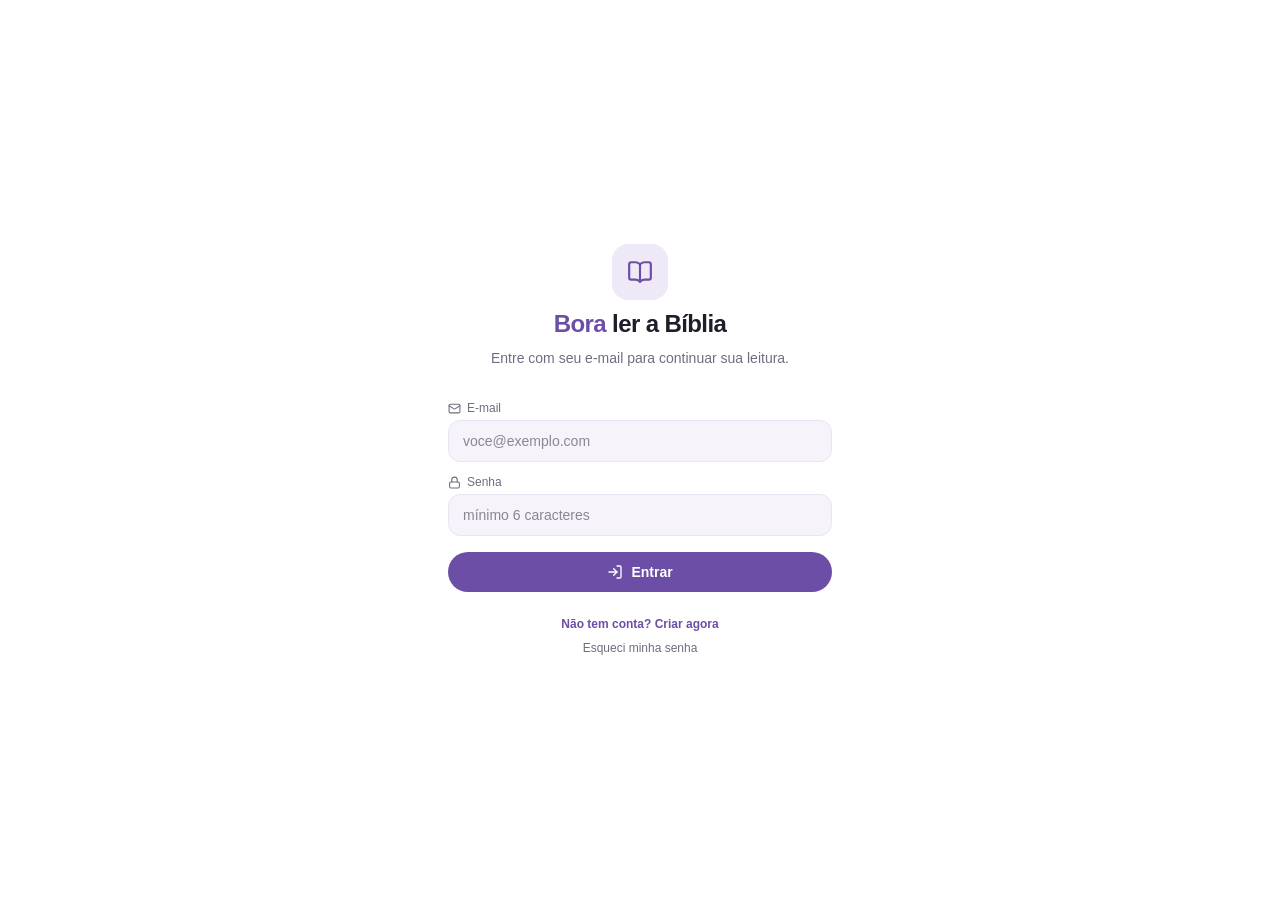
==== commit 9994432e: "Update index.html" ====
--- a/index.html
+++ b/index.html
@@ -30,12 +30,12 @@
     ==================================================================== -->
     <script>
       window.__FIREBASE_CONFIG__ = {
-        apiKey: "COLOQUE_AQUI_SUA_API_KEY",
-        authDomain: "SEU-PROJETO.firebaseapp.com",
-        projectId: "SEU-PROJETO",
-        storageBucket: "SEU-PROJETO.appspot.com",
-        messagingSenderId: "000000000000",
-        appId: "1:000000000000:web:xxxxxxxxxxxxxxxxxxxxxx",
+        apiKey: "AIzaSyC1rQd7Ja6ae87WHKja4-JBbU83v_NPYBE",
+        authDomain: "bora-ler-5e15a.firebaseapp.com",
+        projectId: "bora-ler-5e15a",
+        storageBucket: "bora-ler-5e15a.firebasestorage.app",
+        messagingSenderId: "623811787865",
+        appId: "1:623811787865:web:12d35ab99e511544e68548",
       };
     </script>
     <script type="module" crossorigin src="./index-YFQIY2we.js"></script>
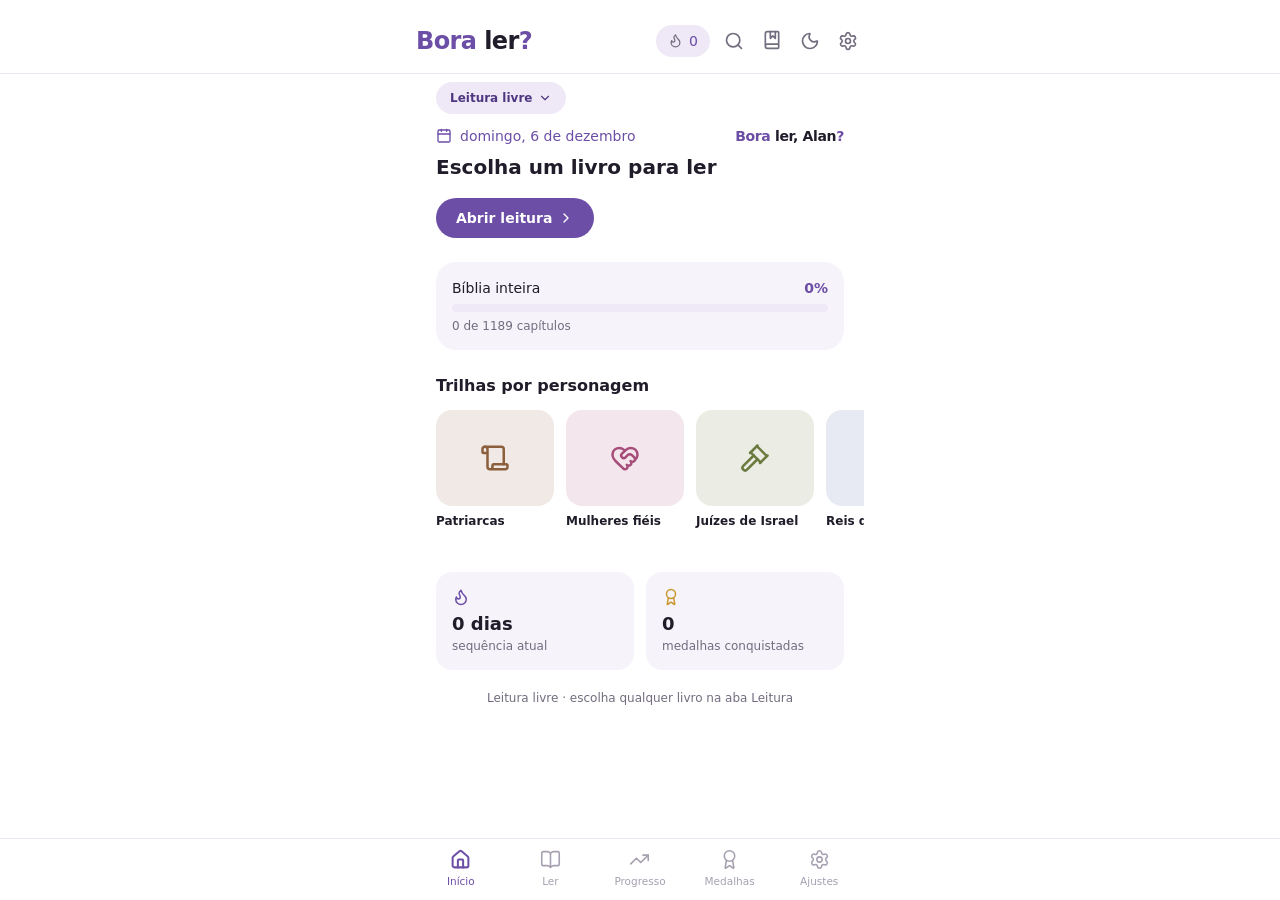
==== commit 88ef5131: "Add files via upload" ====
--- a/index.html
+++ b/index.html
@@ -30,16 +30,16 @@
     ==================================================================== -->
     <script>
       window.__FIREBASE_CONFIG__ = {
-        apiKey: "AIzaSyC1rQd7Ja6ae87WHKja4-JBbU83v_NPYBE",
-        authDomain: "bora-ler-5e15a.firebaseapp.com",
-        projectId: "bora-ler-5e15a",
-        storageBucket: "bora-ler-5e15a.firebasestorage.app",
-        messagingSenderId: "623811787865",
-        appId: "1:623811787865:web:12d35ab99e511544e68548",
+        apiKey: "COLOQUE_AQUI_SUA_API_KEY",
+        authDomain: "SEU-PROJETO.firebaseapp.com",
+        projectId: "SEU-PROJETO",
+        storageBucket: "SEU-PROJETO.appspot.com",
+        messagingSenderId: "000000000000",
+        appId: "1:000000000000:web:xxxxxxxxxxxxxxxxxxxxxx",
       };
     </script>
-    <script type="module" crossorigin src="./index-YFQIY2we.js"></script>
-    <link rel="stylesheet" crossorigin href="./index-Dv-Z90RP.css">
+    <script type="module" crossorigin src="./index-B8n8Tu5q.js"></script>
+    <link rel="stylesheet" crossorigin href="./index-DEjofIi3.css">
   <link rel="manifest" href="./manifest.webmanifest"></head>
   <body>
     <div id="root"></div>
--- a/index-DEjofIi3.css
+++ b/index-DEjofIi3.css
@@ -0,0 +1,2 @@
+/*! tailwindcss v4.3.3 | MIT License | https://tailwindcss.com */
+@layer properties{@supports (((-webkit-hyphens:none)) and (not (margin-trim:inline))) or ((-moz-orient:inline) and (not (color:rgb(from red r g b)))){*,:before,:after,::backdrop{--tw-translate-x:0;--tw-translate-y:0;--tw-translate-z:0;--tw-rotate-x:initial;--tw-rotate-y:initial;--tw-rotate-z:initial;--tw-skew-x:initial;--tw-skew-y:initial;--tw-border-style:solid;--tw-leading:initial;--tw-font-weight:initial;--tw-tracking:initial;--tw-shadow:0 0 #0000;--tw-shadow-color:initial;--tw-shadow-alpha:100%;--tw-inset-shadow:0 0 #0000;--tw-inset-shadow-color:initial;--tw-inset-shadow-alpha:100%;--tw-ring-color:initial;--tw-ring-shadow:0 0 #0000;--tw-inset-ring-color:initial;--tw-inset-ring-shadow:0 0 #0000;--tw-ring-inset:initial;--tw-ring-offset-width:0px;--tw-ring-offset-color:#fff;--tw-ring-offset-shadow:0 0 #0000;--tw-blur:initial;--tw-brightness:initial;--tw-contrast:initial;--tw-grayscale:initial;--tw-hue-rotate:initial;--tw-invert:initial;--tw-opacity:initial;--tw-saturate:initial;--tw-sepia:initial;--tw-drop-shadow:initial;--tw-drop-shadow-color:initial;--tw-drop-shadow-alpha:100%;--tw-drop-shadow-size:initial}}}@layer theme{:root,:host{--font-sans:-apple-system, BlinkMacSystemFont, "Segoe UI", Roboto, "Helvetica Neue", "Noto Sans", Arial, sans-serif, "Apple Color Emoji", "Segoe UI Emoji", "Segoe UI Symbol", "Noto Color Emoji";--font-mono:ui-monospace, SFMono-Regular, Menlo, Monaco, Consolas, "Liberation Mono", "Courier New", monospace;--spacing:.25rem;--container-sm:24rem;--container-md:28rem;--text-xs:.75rem;--text-xs--line-height:calc(1 / .75);--text-sm:.875rem;--text-sm--line-height:calc(1.25 / .875);--text-base:1rem;--text-base--line-height:calc(1.5 / 1);--text-lg:1.125rem;--text-lg--line-height:calc(1.75 / 1.125);--text-xl:1.25rem;--text-xl--line-height:calc(1.75 / 1.25);--text-2xl:1.5rem;--text-2xl--line-height:calc(2 / 1.5);--text-3xl:1.875rem;--text-3xl--line-height:calc(2.25 / 1.875);--font-weight-medium:500;--font-weight-semibold:600;--font-weight-bold:700;--tracking-tight:-.025em;--tracking-wide:.025em;--leading-tight:1.25;--leading-snug:1.375;--leading-relaxed:1.625;--radius-lg:.5rem;--radius-xl:.75rem;--radius-2xl:1rem;--radius-3xl:1.5rem;--default-transition-duration:.15s;--default-transition-timing-function:cubic-bezier(.4, 0, .2, 1);--default-font-family:var(--font-sans);--default-mono-font-family:var(--font-mono)}}@layer base{*,:after,:before,::backdrop{box-sizing:border-box;border:0 solid;margin:0;padding:0}::file-selector-button{box-sizing:border-box;border:0 solid;margin:0;padding:0}html,:host{-webkit-text-size-adjust:100%;tab-size:4;line-height:1.5;font-family:var(--default-font-family,-apple-system, BlinkMacSystemFont, "Segoe UI", Roboto, "Helvetica Neue", "Noto Sans", Arial, sans-serif, "Apple Color Emoji", "Segoe UI Emoji", "Segoe UI Symbol", "Noto Color Emoji");font-feature-settings:var(--default-font-feature-settings,normal);font-variation-settings:var(--default-font-variation-settings,normal);-webkit-tap-highlight-color:transparent}hr{height:0;color:inherit;border-top-width:1px}abbr:where([title]){-webkit-text-decoration:underline dotted;text-decoration:underline dotted}h1,h2,h3,h4,h5,h6{font-size:inherit;font-weight:inherit}a{color:inherit;-webkit-text-decoration:inherit;-webkit-text-decoration:inherit;-webkit-text-decoration:inherit;-webkit-text-decoration:inherit;text-decoration:inherit}b,strong{font-weight:bolder}code,kbd,samp,pre{font-family:var(--default-mono-font-family,ui-monospace, SFMono-Regular, Menlo, Monaco, Consolas, "Liberation Mono", "Courier New", monospace);font-feature-settings:var(--default-mono-font-feature-settings,normal);font-variation-settings:var(--default-mono-font-variation-settings,normal);font-size:1em}small{font-size:80%}sub,sup{vertical-align:baseline;font-size:75%;line-height:0;position:relative}sub{bottom:-.25em}sup{top:-.5em}table{text-indent:0;border-color:inherit;border-collapse:collapse}:-moz-focusring:where(:not(iframe)){outline:auto}progress{vertical-align:baseline}summary{display:list-item}ol,ul,menu{list-style:none}img,svg,video,canvas,audio,iframe,embed,object{vertical-align:middle;display:block}img,video{max-width:100%;height:auto}button,input,select,optgroup,textarea{font:inherit;font-feature-settings:inherit;font-variation-settings:inherit;letter-spacing:inherit;color:inherit;opacity:1;background-color:#0000;border-radius:0}::file-selector-button{font:inherit;font-feature-settings:inherit;font-variation-settings:inherit;letter-spacing:inherit;color:inherit;opacity:1;background-color:#0000;border-radius:0}:where(select:is([multiple],[size])) optgroup{font-weight:bolder}:where(select:is([multiple],[size])) optgroup option{padding-inline-start:20px}::file-selector-button{margin-inline-end:4px}::placeholder{opacity:1}@supports (not ((-webkit-appearance:-apple-pay-button))) or (contain-intrinsic-size:1px){::placeholder{color:currentColor}@supports (color:color-mix(in lab, red, red)){::placeholder{color:color-mix(in oklab, currentcolor 50%, transparent)}}}textarea{resize:vertical}::-webkit-search-decoration{-webkit-appearance:none}::-webkit-date-and-time-value{min-height:1lh;text-align:inherit}::-webkit-datetime-edit{display:inline-flex}::-webkit-datetime-edit-fields-wrapper{padding:0}::-webkit-datetime-edit{padding-block:0}::-webkit-datetime-edit-year-field{padding-block:0}::-webkit-datetime-edit-month-field{padding-block:0}::-webkit-datetime-edit-day-field{padding-block:0}::-webkit-datetime-edit-hour-field{padding-block:0}::-webkit-datetime-edit-minute-field{padding-block:0}::-webkit-datetime-edit-second-field{padding-block:0}::-webkit-datetime-edit-millisecond-field{padding-block:0}::-webkit-datetime-edit-meridiem-field{padding-block:0}::-webkit-calendar-picker-indicator{line-height:1}:-moz-ui-invalid{box-shadow:none}button,input:where([type=button],[type=reset],[type=submit]){appearance:button}::file-selector-button{appearance:button}::-webkit-inner-spin-button{height:auto}::-webkit-outer-spin-button{height:auto}[hidden]:where(:not([hidden=until-found])){display:none!important}}@layer components;@layer utilities{.pointer-events-auto{pointer-events:auto}.pointer-events-none{pointer-events:none}.visible{visibility:visible}.absolute{position:absolute}.fixed{position:fixed}.relative{position:relative}.sticky{position:sticky}.inset-0{inset:0}.top-0{top:0}.top-3{top:calc(var(--spacing) * 3)}.top-11{top:calc(var(--spacing) * 11)}.top-full{top:100%}.right-0{right:0}.bottom-0{bottom:0}.left-0{left:0}.left-1\/2{left:50%}.z-30{z-index:30}.z-40{z-index:40}.z-50{z-index:50}.-mx-5{margin-inline:calc(var(--spacing) * -5)}.mx-5{margin-inline:calc(var(--spacing) * 5)}.mx-auto{margin-inline:auto}.-mt-1{margin-top:calc(var(--spacing) * -1)}.-mt-2{margin-top:calc(var(--spacing) * -2)}.-mt-3{margin-top:calc(var(--spacing) * -3)}.mt-0\.5{margin-top:calc(var(--spacing) * .5)}.mt-1{margin-top:var(--spacing)}.mt-1\.5{margin-top:calc(var(--spacing) * 1.5)}.mt-2{margin-top:calc(var(--spacing) * 2)}.mt-3{margin-top:calc(var(--spacing) * 3)}.mt-4{margin-top:calc(var(--spacing) * 4)}.mt-6{margin-top:calc(var(--spacing) * 6)}.mr-0\.5{margin-right:calc(var(--spacing) * .5)}.-mb-1{margin-bottom:calc(var(--spacing) * -1)}.mb-1{margin-bottom:var(--spacing)}.mb-1\.5{margin-bottom:calc(var(--spacing) * 1.5)}.mb-2{margin-bottom:calc(var(--spacing) * 2)}.mb-2\.5{margin-bottom:calc(var(--spacing) * 2.5)}.mb-3{margin-bottom:calc(var(--spacing) * 3)}.mb-4{margin-bottom:calc(var(--spacing) * 4)}.contents{display:contents}.flex{display:flex}.grid{display:grid}.inline-block{display:inline-block}.aspect-square{aspect-ratio:1}.h-1\.5{height:calc(var(--spacing) * 1.5)}.h-2{height:calc(var(--spacing) * 2)}.h-9{height:calc(var(--spacing) * 9)}.h-10{height:calc(var(--spacing) * 10)}.h-14{height:calc(var(--spacing) * 14)}.h-24{height:calc(var(--spacing) * 24)}.max-h-\[80vh\]{max-height:80vh}.max-h-\[85vh\]{max-height:85vh}.min-h-\[160px\]{min-height:160px}.w-1\.5{width:calc(var(--spacing) * 1.5)}.w-2{width:calc(var(--spacing) * 2)}.w-9{width:calc(var(--spacing) * 9)}.w-10{width:calc(var(--spacing) * 10)}.w-14{width:calc(var(--spacing) * 14)}.w-72{width:calc(var(--spacing) * 72)}.w-full{width:100%}.max-w-\[85vw\]{max-width:85vw}.max-w-md{max-width:var(--container-md)}.max-w-sm{max-width:var(--container-sm)}.min-w-0{min-width:0}.flex-1{flex:1}.shrink-0{flex-shrink:0}.-translate-x-1\/2{--tw-translate-x:calc(calc(1 / 2 * 100%) * -1);translate:var(--tw-translate-x) var(--tw-translate-y)}.transform{transform:var(--tw-rotate-x,) var(--tw-rotate-y,) var(--tw-rotate-z,) var(--tw-skew-x,) var(--tw-skew-y,)}.resize-none{resize:none}.grid-cols-2{grid-template-columns:repeat(2,minmax(0,1fr))}.grid-cols-3{grid-template-columns:repeat(3,minmax(0,1fr))}.grid-cols-5{grid-template-columns:repeat(5,minmax(0,1fr))}.grid-cols-6{grid-template-columns:repeat(6,minmax(0,1fr))}.flex-col{flex-direction:column}.flex-wrap{flex-wrap:wrap}.items-center{align-items:center}.items-end{align-items:flex-end}.items-start{align-items:flex-start}.justify-between{justify-content:space-between}.justify-center{justify-content:center}.gap-1{gap:var(--spacing)}.gap-1\.5{gap:calc(var(--spacing) * 1.5)}.gap-2{gap:calc(var(--spacing) * 2)}.gap-2\.5{gap:calc(var(--spacing) * 2.5)}.gap-3{gap:calc(var(--spacing) * 3)}.gap-4{gap:calc(var(--spacing) * 4)}.gap-5{gap:calc(var(--spacing) * 5)}.gap-6{gap:calc(var(--spacing) * 6)}.truncate{text-overflow:ellipsis;white-space:nowrap;overflow:hidden}.overflow-hidden{overflow:hidden}.overflow-x-auto{overflow-x:auto}.overflow-y-auto{overflow-y:auto}.rounded-2xl{border-radius:var(--radius-2xl)}.rounded-full{border-radius:2147483647px}.rounded-lg{border-radius:var(--radius-lg)}.rounded-xl{border-radius:var(--radius-xl)}.rounded-t-3xl{border-top-left-radius:var(--radius-3xl);border-top-right-radius:var(--radius-3xl)}.border{border-style:var(--tw-border-style);border-width:1px}.p-1\.5{padding:calc(var(--spacing) * 1.5)}.p-2{padding:calc(var(--spacing) * 2)}.p-3{padding:calc(var(--spacing) * 3)}.p-3\.5{padding:calc(var(--spacing) * 3.5)}.p-4{padding:calc(var(--spacing) * 4)}.p-5{padding:calc(var(--spacing) * 5)}.p-8{padding:calc(var(--spacing) * 8)}.px-1\.5{padding-inline:calc(var(--spacing) * 1.5)}.px-2{padding-inline:calc(var(--spacing) * 2)}.px-2\.5{padding-inline:calc(var(--spacing) * 2.5)}.px-3{padding-inline:calc(var(--spacing) * 3)}.px-3\.5{padding-inline:calc(var(--spacing) * 3.5)}.px-4{padding-inline:calc(var(--spacing) * 4)}.px-5{padding-inline:calc(var(--spacing) * 5)}.px-6{padding-inline:calc(var(--spacing) * 6)}.py-0\.5{padding-block:calc(var(--spacing) * .5)}.py-1{padding-block:var(--spacing)}.py-1\.5{padding-block:calc(var(--spacing) * 1.5)}.py-2{padding-block:calc(var(--spacing) * 2)}.py-2\.5{padding-block:calc(var(--spacing) * 2.5)}.py-3{padding-block:calc(var(--spacing) * 3)}.py-6{padding-block:calc(var(--spacing) * 6)}.pt-2{padding-top:calc(var(--spacing) * 2)}.pt-4{padding-top:calc(var(--spacing) * 4)}.pt-6{padding-top:calc(var(--spacing) * 6)}.pb-1{padding-bottom:var(--spacing)}.pb-2{padding-bottom:calc(var(--spacing) * 2)}.pb-3{padding-bottom:calc(var(--spacing) * 3)}.pb-4{padding-bottom:calc(var(--spacing) * 4)}.pb-10{padding-bottom:calc(var(--spacing) * 10)}.pb-24{padding-bottom:calc(var(--spacing) * 24)}.text-center{text-align:center}.text-left{text-align:left}.text-2xl{font-size:var(--text-2xl);line-height:var(--tw-leading,var(--text-2xl--line-height))}.text-3xl{font-size:var(--text-3xl);line-height:var(--tw-leading,var(--text-3xl--line-height))}.text-base{font-size:var(--text-base);line-height:var(--tw-leading,var(--text-base--line-height))}.text-lg{font-size:var(--text-lg);line-height:var(--tw-leading,var(--text-lg--line-height))}.text-sm{font-size:var(--text-sm);line-height:var(--tw-leading,var(--text-sm--line-height))}.text-xl{font-size:var(--text-xl);line-height:var(--tw-leading,var(--text-xl--line-height))}.text-xs{font-size:var(--text-xs);line-height:var(--tw-leading,var(--text-xs--line-height))}.text-\[10\.5px\]{font-size:10.5px}.text-\[10px\]{font-size:10px}.text-\[11px\]{font-size:11px}.leading-relaxed{--tw-leading:var(--leading-relaxed);line-height:var(--leading-relaxed)}.leading-snug{--tw-leading:var(--leading-snug);line-height:var(--leading-snug)}.leading-tight{--tw-leading:var(--leading-tight);line-height:var(--leading-tight)}.font-bold{--tw-font-weight:var(--font-weight-bold);font-weight:var(--font-weight-bold)}.font-medium{--tw-font-weight:var(--font-weight-medium);font-weight:var(--font-weight-medium)}.font-semibold{--tw-font-weight:var(--font-weight-semibold);font-weight:var(--font-weight-semibold)}.tracking-tight{--tw-tracking:var(--tracking-tight);letter-spacing:var(--tracking-tight)}.tracking-wide{--tw-tracking:var(--tracking-wide);letter-spacing:var(--tracking-wide)}.uppercase{text-transform:uppercase}.shadow-lg{--tw-shadow:0 10px 15px -3px var(--tw-shadow-color,#0000001a), 0 4px 6px -4px var(--tw-shadow-color,#0000001a);box-shadow:var(--tw-inset-shadow), var(--tw-inset-ring-shadow), var(--tw-ring-offset-shadow), var(--tw-ring-shadow), var(--tw-shadow)}.shadow-xl{--tw-shadow:0 20px 25px -5px var(--tw-shadow-color,#0000001a), 0 8px 10px -6px var(--tw-shadow-color,#0000001a);box-shadow:var(--tw-inset-shadow), var(--tw-inset-ring-shadow), var(--tw-ring-offset-shadow), var(--tw-ring-shadow), var(--tw-shadow)}.filter{filter:var(--tw-blur,) var(--tw-brightness,) var(--tw-contrast,) var(--tw-grayscale,) var(--tw-hue-rotate,) var(--tw-invert,) var(--tw-saturate,) var(--tw-sepia,) var(--tw-drop-shadow,)}.transition-all{transition-property:all;transition-timing-function:var(--tw-ease,var(--default-transition-timing-function));transition-duration:var(--tw-duration,var(--default-transition-duration))}.outline-none{--tw-outline-style:none;outline-style:none}@media (width>=40rem){.sm\:items-center{align-items:center}.sm\:rounded-3xl{border-radius:var(--radius-3xl)}}}html,body,#root{height:100%}body{-webkit-tap-highlight-color:transparent;margin:0}@property --tw-translate-x{syntax:"*";inherits:false;initial-value:0}@property --tw-translate-y{syntax:"*";inherits:false;initial-value:0}@property --tw-translate-z{syntax:"*";inherits:false;initial-value:0}@property --tw-rotate-x{syntax:"*";inherits:false}@property --tw-rotate-y{syntax:"*";inherits:false}@property --tw-rotate-z{syntax:"*";inherits:false}@property --tw-skew-x{syntax:"*";inherits:false}@property --tw-skew-y{syntax:"*";inherits:false}@property --tw-border-style{syntax:"*";inherits:false;initial-value:solid}@property --tw-leading{syntax:"*";inherits:false}@property --tw-font-weight{syntax:"*";inherits:false}@property --tw-tracking{syntax:"*";inherits:false}@property --tw-shadow{syntax:"*";inherits:false;initial-value:0 0 #0000}@property --tw-shadow-color{syntax:"*";inherits:false}@property --tw-shadow-alpha{syntax:"<percentage>";inherits:false;initial-value:100%}@property --tw-inset-shadow{syntax:"*";inherits:false;initial-value:0 0 #0000}@property --tw-inset-shadow-color{syntax:"*";inherits:false}@property --tw-inset-shadow-alpha{syntax:"<percentage>";inherits:false;initial-value:100%}@property --tw-ring-color{syntax:"*";inherits:false}@property --tw-ring-shadow{syntax:"*";inherits:false;initial-value:0 0 #0000}@property --tw-inset-ring-color{syntax:"*";inherits:false}@property --tw-inset-ring-shadow{syntax:"*";inherits:false;initial-value:0 0 #0000}@property --tw-ring-inset{syntax:"*";inherits:false}@property --tw-ring-offset-width{syntax:"<length>";inherits:false;initial-value:0}@property --tw-ring-offset-color{syntax:"*";inherits:false;initial-value:#fff}@property --tw-ring-offset-shadow{syntax:"*";inherits:false;initial-value:0 0 #0000}@property --tw-blur{syntax:"*";inherits:false}@property --tw-brightness{syntax:"*";inherits:false}@property --tw-contrast{syntax:"*";inherits:false}@property --tw-grayscale{syntax:"*";inherits:false}@property --tw-hue-rotate{syntax:"*";inherits:false}@property --tw-invert{syntax:"*";inherits:false}@property --tw-opacity{syntax:"*";inherits:false}@property --tw-saturate{syntax:"*";inherits:false}@property --tw-sepia{syntax:"*";inherits:false}@property --tw-drop-shadow{syntax:"*";inherits:false}@property --tw-drop-shadow-color{syntax:"*";inherits:false}@property --tw-drop-shadow-alpha{syntax:"<percentage>";inherits:false;initial-value:100%}@property --tw-drop-shadow-size{syntax:"*";inherits:false}
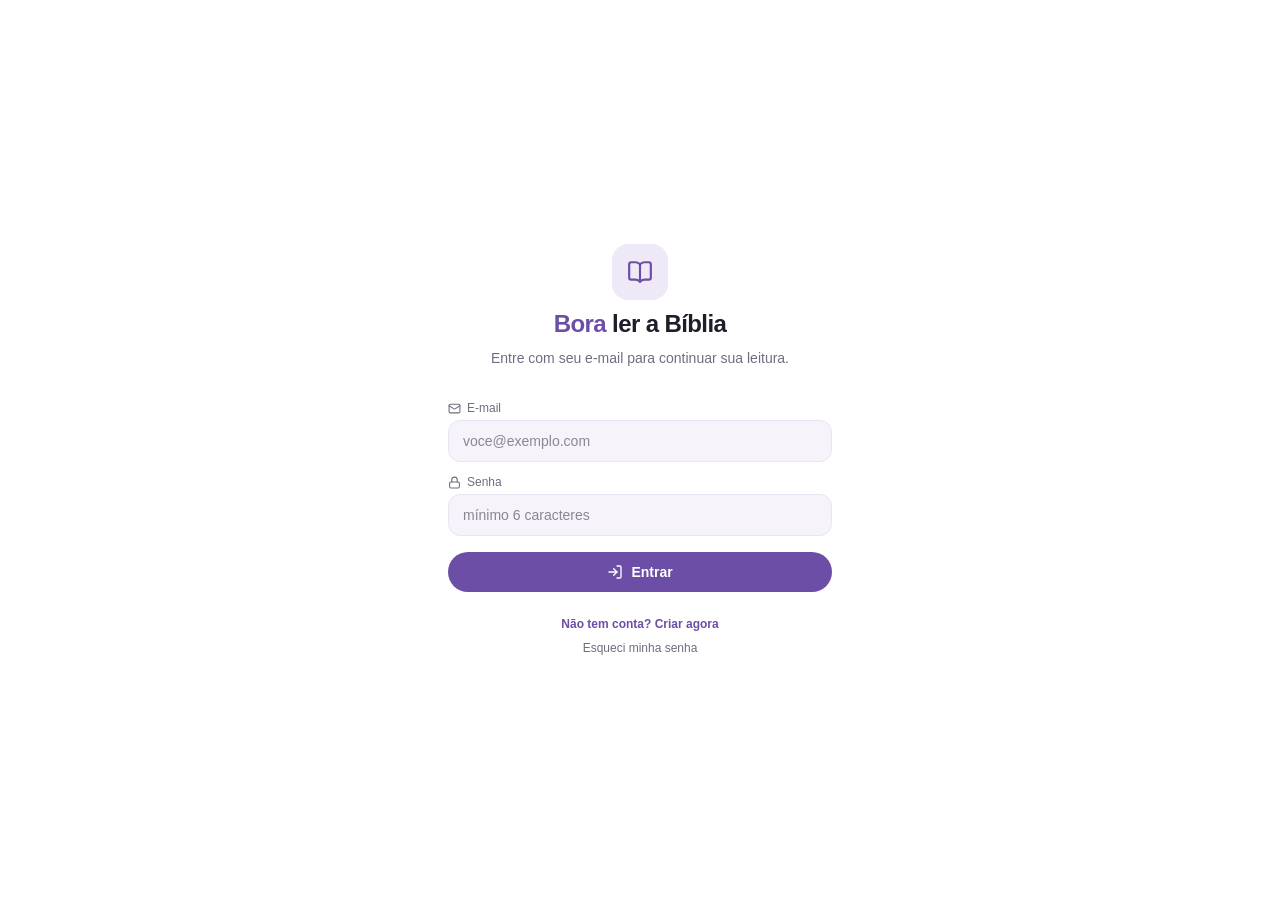
==== commit 7cb40535: "Update index.html" ====
--- a/index.html
+++ b/index.html
@@ -30,12 +30,12 @@
     ==================================================================== -->
     <script>
       window.__FIREBASE_CONFIG__ = {
-        apiKey: "COLOQUE_AQUI_SUA_API_KEY",
-        authDomain: "SEU-PROJETO.firebaseapp.com",
-        projectId: "SEU-PROJETO",
-        storageBucket: "SEU-PROJETO.appspot.com",
-        messagingSenderId: "000000000000",
-        appId: "1:000000000000:web:xxxxxxxxxxxxxxxxxxxxxx",
+        apiKey: "AIzaSyC1rQd7Ja6ae87WHKja4-JBbU83v_NPYBE",
+        authDomain: "bora-ler-5e15a.firebaseapp.com",
+        projectId: "bora-ler-5e15a",
+        storageBucket: "bora-ler-5e15a.firebasestorage.app",
+        messagingSenderId: "623811787865",
+        appId: "1:623811787865:web:12d35ab99e511544e68548",
       };
     </script>
     <script type="module" crossorigin src="./index-B8n8Tu5q.js"></script>
